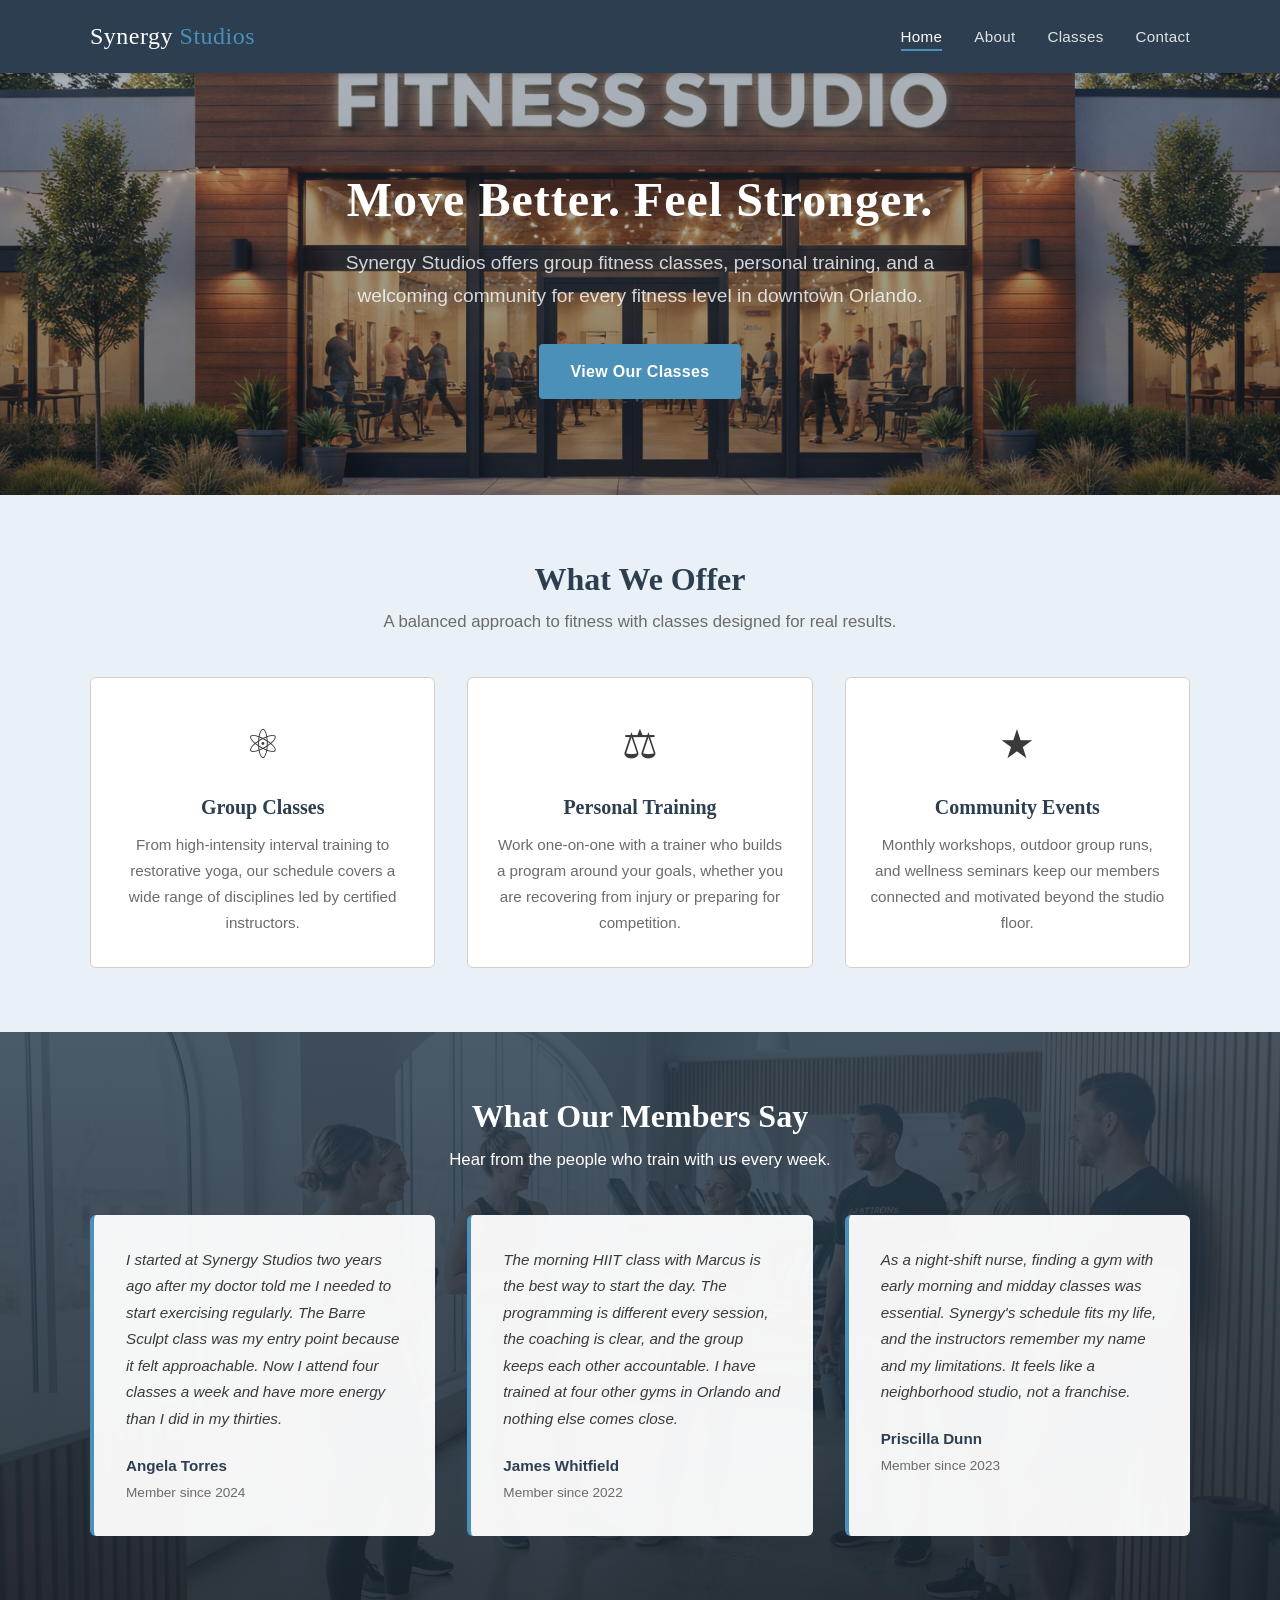
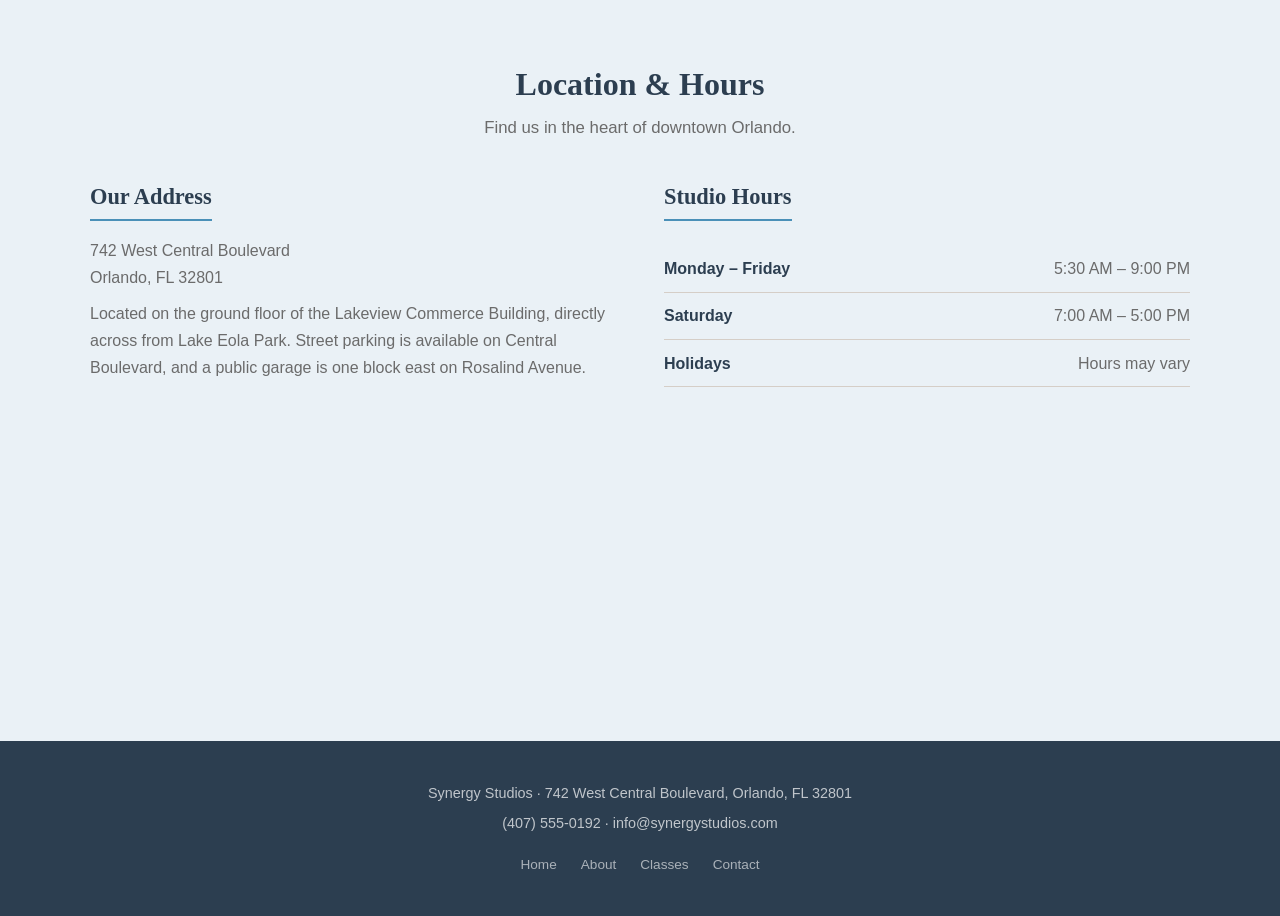
==== index.html @ 1f83831f "Add Synergy Studios fitness website - Home page with hero section, testimonials, and location info -" ====
<!DOCTYPE html>
<html lang="en">
<head>
  <meta charset="UTF-8">
  <meta name="viewport" content="width=device-width, initial-scale=1.0">
  <title>Synergy Studios | Fitness Classes &amp; Training</title>
  <link rel="stylesheet" href="css/styles.css">
</head>
<body>

  <!-- Header -->
  <header class="site-header">
    <div class="container">
      <nav class="nav">
        <a href="index.html" class="nav__logo">Synergy <span>Studios</span></a>
        <button class="nav__toggle" aria-label="Toggle navigation">
          <span class="nav__toggle-bar"></span>
          <span class="nav__toggle-bar"></span>
          <span class="nav__toggle-bar"></span>
        </button>
        <ul class="nav__links">
          <li><a href="index.html" class="active">Home</a></li>
          <li><a href="about.html">About</a></li>
          <li><a href="classes.html">Classes</a></li>
          <li><a href="contact.html">Contact</a></li>
        </ul>
      </nav>
    </div>
  </header>

  <!-- Hero -->
  <section class="hero">
    <div class="container">
      <h1>Move Better. Feel Stronger.</h1>
      <p>Synergy Studios offers group fitness classes, personal training, and a welcoming community for every fitness level in downtown Orlando.</p>
      <a href="classes.html" class="btn btn--primary">View Our Classes</a>
    </div>
  </section>


  <!-- Overview -->
  <section class="section section--alt">
    <div class="container">
      <h2 class="section-title">What We Offer</h2>
      <p class="section-subtitle">A balanced approach to fitness with classes designed for real results.</p>
      <div class="overview-grid">
        <div class="overview-card">
          <div class="overview-card__icon" aria-hidden="true">&#9883;</div>
          <h3>Group Classes</h3>
          <p>From high-intensity interval training to restorative yoga, our schedule covers a wide range of disciplines led by certified instructors.</p>
        </div>
        <div class="overview-card">
          <div class="overview-card__icon" aria-hidden="true">&#9878;</div>
          <h3>Personal Training</h3>
          <p>Work one-on-one with a trainer who builds a program around your goals, whether you are recovering from injury or preparing for competition.</p>
        </div>
        <div class="overview-card">
          <div class="overview-card__icon" aria-hidden="true">&#9733;</div>
          <h3>Community Events</h3>
          <p>Monthly workshops, outdoor group runs, and wellness seminars keep our members connected and motivated beyond the studio floor.</p>
        </div>
      </div>
    </div>
  </section>

  <!-- Testimonials -->
  <section class="section section--testimonials">
    <div class="container">
      <h2 class="section-title">What Our Members Say</h2>
      <p class="section-subtitle">Hear from the people who train with us every week.</p>
      <div class="testimonials-grid">
        <blockquote class="testimonial">
          <p class="testimonial__text">I started at Synergy Studios two years ago after my doctor told me I needed to start exercising regularly. The Barre Sculpt class was my entry point because it felt approachable. Now I attend four classes a week and have more energy than I did in my thirties.</p>
          <footer class="testimonial__author">
            <strong>Angela Torres</strong>
            <span>Member since 2024</span>
          </footer>
        </blockquote>
        <blockquote class="testimonial">
          <p class="testimonial__text">The morning HIIT class with Marcus is the best way to start the day. The programming is different every session, the coaching is clear, and the group keeps each other accountable. I have trained at four other gyms in Orlando and nothing else comes close.</p>
          <footer class="testimonial__author">
            <strong>James Whitfield</strong>
            <span>Member since 2022</span>
          </footer>
        </blockquote>
        <blockquote class="testimonial">
          <p class="testimonial__text">As a night-shift nurse, finding a gym with early morning and midday classes was essential. Synergy's schedule fits my life, and the instructors remember my name and my limitations. It feels like a neighborhood studio, not a franchise.</p>
          <footer class="testimonial__author">
            <strong>Priscilla Dunn</strong>
            <span>Member since 2023</span>
          </footer>
        </blockquote>
      </div>
    </div>
  </section>

  <!-- Location & Hours -->
  <section class="section section--alt">
    <div class="container">
      <h2 class="section-title">Location &amp; Hours</h2>
      <p class="section-subtitle">Find us in the heart of downtown Orlando.</p>
      <div class="info-grid">
        <div class="info-block">
          <h3>Our Address</h3>
          <p>742 West Central Boulevard<br>Orlando, FL 32801</p>
          <p>Located on the ground floor of the Lakeview Commerce Building, directly across from Lake Eola Park. Street parking is available on Central Boulevard, and a public garage is one block east on Rosalind Avenue.</p>
          <iframe class="map-embed" src="https://www.google.com/maps/embed?pb=!1m18!1m12!1m3!1d3507.0!2d-81.385!3d28.541!2m3!1f0!2f0!3f0!3m2!1i1024!2i768!4f13.1!3m3!1m2!1s0x88e77b5a1a0b4b8b%3A0x0!2sW+Central+Blvd%2C+Orlando%2C+FL+32801!5e0!3m2!1sen!2sus!4v1700000000000" allowfullscreen="" loading="lazy" referrerpolicy="no-referrer-when-downgrade" title="Map showing Synergy Studios location on West Central Boulevard in Orlando"></iframe>
        </div>
        <div class="info-block">
          <h3>Studio Hours</h3>
          <table class="hours-table">
            <tr>
              <td>Monday &ndash; Friday</td>
              <td>5:30 AM &ndash; 9:00 PM</td>
            </tr>
            <tr>
              <td>Saturday</td>
              <td>7:00 AM &ndash; 5:00 PM</td>
            </tr>
            <tr>
              <td>Holidays</td>
              <td>Hours may vary</td>
            </tr>
          </table>
        </div>
      </div>
    </div>
  </section>

  <!-- Footer -->
  <footer class="site-footer">
    <div class="container">
      <p>Synergy Studios &middot; 742 West Central Boulevard, Orlando, FL 32801</p>
      <p>(407) 555-0192 &middot; info@synergystudios.com</p>
      <ul class="footer-links">
        <li><a href="index.html">Home</a></li>
        <li><a href="about.html">About</a></li>
        <li><a href="classes.html">Classes</a></li>
        <li><a href="contact.html">Contact</a></li>
      </ul>
    </div>
  </footer>

  <script>
    document.querySelector('.nav__toggle').addEventListener('click', function () {
      document.querySelector('.nav__links').classList.toggle('open');
    });
  </script>

</body>
</html>
---- css/styles.css ----
/* ========================================
   Synergy Studios — Main Stylesheet
   Classical, clean, responsive design
   ======================================== */

/* --- Reset & Base --- */
*,
*::before,
*::after {
  margin: 0;
  padding: 0;
  box-sizing: border-box;
}

:root {
  --color-primary: #2c3e50;
  --color-accent: #4a90b8;
  --color-light: #eaf1f6;
  --color-white: #ffffff;
  --color-text: #3a3a3a;
  --color-text-light: #6b6b6b;
  --color-border: #d5cec7;
  --font-heading: "Georgia", "Times New Roman", serif;
  --font-body: "Segoe UI", "Helvetica Neue", Arial, sans-serif;
  --max-width: 1100px;
}

html {
  scroll-behavior: smooth;
}

body {
  font-family: var(--font-body);
  color: var(--color-text);
  line-height: 1.7;
  background-color: var(--color-white);
}

img {
  max-width: 100%;
  display: block;
}

a {
  color: var(--color-accent);
  text-decoration: none;
  transition: color 0.2s ease;
}

a:hover {
  color: var(--color-primary);
}

h1, h2, h3, h4 {
  font-family: var(--font-heading);
  color: var(--color-primary);
  line-height: 1.3;
}

/* --- Utility --- */
.container {
  width: 90%;
  max-width: var(--max-width);
  margin: 0 auto;
}

.section {
  padding: 4rem 0;
}

.section--alt {
  background-color: var(--color-light);
}

.section-title {
  font-size: 2rem;
  margin-bottom: 0.5rem;
  text-align: center;
}

.section-subtitle {
  text-align: center;
  color: var(--color-text-light);
  margin-bottom: 2.5rem;
  font-size: 1.05rem;
}

/* --- Header & Navigation --- */
.site-header {
  background-color: var(--color-primary);
  padding: 0;
  position: sticky;
  top: 0;
  z-index: 100;
  box-shadow: 0 2px 6px rgba(0, 0, 0, 0.15);
}

.nav {
  display: flex;
  align-items: center;
  justify-content: space-between;
  padding: 1rem 0;
}

.nav__logo {
  font-family: var(--font-heading);
  font-size: 1.5rem;
  color: var(--color-white);
  letter-spacing: 0.5px;
}

.nav__logo span {
  color: var(--color-accent);
}

.nav__toggle {
  display: none;
  background: none;
  border: none;
  cursor: pointer;
  padding: 0.25rem;
}

.nav__toggle-bar {
  display: block;
  width: 26px;
  height: 3px;
  margin: 5px 0;
  background-color: var(--color-white);
  border-radius: 2px;
  transition: transform 0.3s ease, opacity 0.3s ease;
}

.nav__links {
  list-style: none;
  display: flex;
  gap: 2rem;
}

.nav__links a {
  color: rgba(255, 255, 255, 0.85);
  font-size: 0.95rem;
  letter-spacing: 0.3px;
  padding: 0.25rem 0;
  border-bottom: 2px solid transparent;
  transition: color 0.2s ease, border-color 0.2s ease;
}

.nav__links a:hover,
.nav__links a.active {
  color: var(--color-white);
  border-bottom-color: var(--color-accent);
}

/* --- Hero Section --- */
.hero {
  background: linear-gradient(rgba(44, 62, 80, 0.4), rgba(26, 37, 47, 0.5)),
              url('../img/hero.jpg') center/cover no-repeat;
  color: var(--color-white);
  text-align: center;
  padding: 6rem 0;
}

.hero h1 {
  font-size: 3rem;
  color: var(--color-white);
  margin-bottom: 1rem;
  letter-spacing: 1px;
}

.hero p {
  font-size: 1.2rem;
  color: rgba(255, 255, 255, 0.8);
  max-width: 600px;
  margin: 0 auto 2rem;
}

.btn {
  display: inline-block;
  padding: 0.85rem 2rem;
  border-radius: 4px;
  font-size: 1rem;
  font-weight: 600;
  letter-spacing: 0.3px;
  cursor: pointer;
  transition: background-color 0.2s ease, transform 0.15s ease;
  border: none;
}

.btn:hover {
  transform: translateY(-1px);
}

.btn--primary {
  background-color: var(--color-accent);
  color: var(--color-white);
}

.btn--primary:hover {
  background-color: #3a7a9e;
  color: var(--color-white);
}

.btn--outline {
  background-color: transparent;
  color: var(--color-accent);
  border: 2px solid var(--color-accent);
}

.btn--outline:hover {
  background-color: var(--color-accent);
  color: var(--color-white);
}

/* --- Studio Photo --- */
.studio-photo {
  width: 100%;
  max-height: 480px;
  object-fit: cover;
  border-radius: 6px;
  box-shadow: 0 4px 12px rgba(0, 0, 0, 0.1);
}

/* --- Map Embed --- */
.map-embed {
  width: 100%;
  height: 260px;
  border: none;
  border-radius: 6px;
  margin-top: 1.25rem;
}

.about-photo {
  margin: 2rem 0;
}

/* --- Overview Cards --- */
.overview-grid {
  display: grid;
  grid-template-columns: repeat(3, 1fr);
  gap: 2rem;
}

.overview-card {
  text-align: center;
  padding: 2rem 1.5rem;
  border: 1px solid var(--color-border);
  border-radius: 6px;
  background-color: var(--color-white);
}

.overview-card__icon {
  font-size: 2.5rem;
  margin-bottom: 1rem;
}

.overview-card h3 {
  font-size: 1.25rem;
  margin-bottom: 0.75rem;
}

.overview-card p {
  color: var(--color-text-light);
  font-size: 0.95rem;
}

/* --- Testimonials --- */
.testimonials-grid {
  display: grid;
  grid-template-columns: repeat(3, 1fr);
  gap: 2rem;
}

.testimonial {
  background-color: var(--color-light);
  border-radius: 6px;
  padding: 2rem;
  border-left: 4px solid var(--color-accent);
}

.testimonial__text {
  font-style: italic;
  color: var(--color-text);
  font-size: 0.95rem;
  margin-bottom: 1.25rem;
  line-height: 1.75;
}

.testimonial__author {
  display: flex;
  flex-direction: column;
  gap: 0.15rem;
}

.testimonial__author strong {
  color: var(--color-primary);
  font-size: 0.95rem;
}

.testimonial__author span {
  color: var(--color-text-light);
  font-size: 0.85rem;
}

.section--testimonials {
  background: linear-gradient(rgba(44, 62, 80, 0.85), rgba(26, 37, 47, 0.9)),
              url('../img/background.jpg') center/cover no-repeat;
}

.section--testimonials .section-title,
.section--testimonials .section-subtitle {
  color: var(--color-white);
}

.section--testimonials .testimonial {
  background-color: rgba(255, 255, 255, 0.95);
}

/* --- Info Grid (Location & Hours) --- */
.info-grid {
  display: grid;
  grid-template-columns: 1fr 1fr;
  gap: 3rem;
  align-items: start;
}

.info-block h3 {
  font-size: 1.4rem;
  margin-bottom: 1rem;
  padding-bottom: 0.5rem;
  border-bottom: 2px solid var(--color-accent);
  display: inline-block;
}

.info-block p {
  margin-bottom: 0.5rem;
  color: var(--color-text-light);
}

.hours-table {
  width: 100%;
  border-collapse: collapse;
  margin-top: 0.5rem;
}

.hours-table td {
  padding: 0.6rem 0;
  border-bottom: 1px solid var(--color-border);
}

.hours-table td:first-child {
  font-weight: 600;
  color: var(--color-primary);
}

.hours-table td:last-child {
  text-align: right;
  color: var(--color-text-light);
}

/* --- About Page --- */
.about-intro {
  display: grid;
  grid-template-columns: 1fr 1fr;
  gap: 3rem;
  align-items: center;
  margin-bottom: 3rem;
}

.about-founders {
  width: 100%;
  border-radius: 6px;
  box-shadow: 0 4px 12px rgba(0, 0, 0, 0.1);
}

.about-intro__text h2 {
  font-size: 1.75rem;
  margin-bottom: 1rem;
}

.about-intro__text p {
  margin-bottom: 1.25rem;
  color: var(--color-text);
}

.about-content {
  max-width: 780px;
  margin: 0 auto;
}

.about-content h2 {
  font-size: 1.75rem;
  margin: 2rem 0 1rem;
}

.about-content p {
  margin-bottom: 1.25rem;
  color: var(--color-text);
}

.values-grid {
  display: grid;
  grid-template-columns: repeat(3, 1fr);
  gap: 2rem;
  margin-top: 1rem;
}

.value-item {
  text-align: center;
  padding: 1.5rem;
}

.value-item h3 {
  font-size: 1.15rem;
  margin-bottom: 0.5rem;
}

.value-item p {
  color: var(--color-text-light);
  font-size: 0.95rem;
}

/* --- Classes Page --- */
.class-list {
  display: grid;
  grid-template-columns: repeat(2, 1fr);
  gap: 2rem;
}

.class-card {
  border: 1px solid var(--color-border);
  border-radius: 6px;
  overflow: hidden;
  background-color: var(--color-white);
}

.class-card__body {
  padding: 1.5rem;
}

.class-card__tag {
  display: inline-block;
  font-size: 0.8rem;
  font-weight: 600;
  text-transform: uppercase;
  letter-spacing: 0.5px;
  padding: 0.2rem 0.65rem;
  border-radius: 3px;
  margin-bottom: 0.75rem;
  background-color: var(--color-light);
  color: var(--color-accent);
}

.class-card h3 {
  font-size: 1.3rem;
  margin-bottom: 0.5rem;
}

.class-card p {
  color: var(--color-text-light);
  font-size: 0.95rem;
  margin-bottom: 0.75rem;
}

.class-card__detail {
  font-size: 0.9rem;
  color: var(--color-primary);
  font-weight: 600;
}

/* Schedule Table */
.schedule-table {
  width: 100%;
  border-collapse: collapse;
  margin-top: 1rem;
}

.schedule-table th {
  background-color: var(--color-primary);
  color: var(--color-white);
  padding: 0.85rem 1rem;
  text-align: left;
  font-family: var(--font-heading);
  font-weight: normal;
  font-size: 0.95rem;
}

.schedule-table td {
  padding: 0.75rem 1rem;
  border-bottom: 1px solid var(--color-border);
  font-size: 0.95rem;
}

.schedule-table tbody tr:hover {
  background-color: var(--color-light);
}

/* --- Contact Page --- */
.contact-grid {
  display: grid;
  grid-template-columns: 1fr 1fr;
  gap: 3rem;
  align-items: start;
}

.form-group {
  margin-bottom: 1.25rem;
}

.form-group label {
  display: block;
  font-weight: 600;
  margin-bottom: 0.4rem;
  color: var(--color-primary);
  font-size: 0.95rem;
}

.form-group input,
.form-group select,
.form-group textarea {
  width: 100%;
  padding: 0.7rem 0.85rem;
  border: 1px solid var(--color-border);
  border-radius: 4px;
  font-family: var(--font-body);
  font-size: 0.95rem;
  color: var(--color-text);
  background-color: var(--color-white);
  transition: border-color 0.2s ease;
}

.form-group input:focus,
.form-group select:focus,
.form-group textarea:focus {
  outline: none;
  border-color: var(--color-accent);
  box-shadow: 0 0 0 3px rgba(192, 149, 108, 0.15);
}

.form-group textarea {
  resize: vertical;
  min-height: 120px;
}

.contact-info h3 {
  font-size: 1.3rem;
  margin-bottom: 1rem;
}

.contact-info p {
  margin-bottom: 0.6rem;
  color: var(--color-text-light);
}

.contact-info strong {
  color: var(--color-primary);
}

.contact-methods {
  margin-top: 1.5rem;
}

.contact-method {
  margin-bottom: 1.25rem;
}

.contact-method h4 {
  font-size: 1rem;
  margin-bottom: 0.25rem;
}

/* --- Footer --- */
.site-footer {
  background-color: var(--color-primary);
  color: rgba(255, 255, 255, 0.7);
  padding: 2.5rem 0;
  text-align: center;
  font-size: 0.9rem;
}

.site-footer p {
  margin-bottom: 0.35rem;
}

.footer-links {
  list-style: none;
  display: flex;
  justify-content: center;
  gap: 1.5rem;
  margin-top: 1rem;
}

.footer-links a {
  color: rgba(255, 255, 255, 0.6);
  font-size: 0.85rem;
}

.footer-links a:hover {
  color: var(--color-accent);
}

/* --- Responsive Design --- */
@media (max-width: 768px) {
  .nav__toggle {
    display: block;
  }

  .nav__links {
    display: none;
    flex-direction: column;
    position: absolute;
    top: 100%;
    left: 0;
    right: 0;
    background-color: var(--color-primary);
    padding: 1rem 5%;
    gap: 0;
    box-shadow: 0 4px 8px rgba(0, 0, 0, 0.2);
  }

  .nav__links.open {
    display: flex;
  }

  .nav__links li {
    padding: 0.6rem 0;
    border-bottom: 1px solid rgba(255, 255, 255, 0.1);
  }

  .nav__links li:last-child {
    border-bottom: none;
  }

  .site-header .container {
    position: relative;
  }

  .hero {
    padding: 4rem 0;
  }

  .hero h1 {
    font-size: 2.2rem;
  }

  .hero p {
    font-size: 1.05rem;
  }

  .overview-grid {
    grid-template-columns: 1fr;
    gap: 1.25rem;
  }

  .testimonials-grid {
    grid-template-columns: 1fr;
    gap: 1.25rem;
  }

  .info-grid {
    grid-template-columns: 1fr;
    gap: 2rem;
  }

  .values-grid {
    grid-template-columns: 1fr;
    gap: 1.25rem;
  }

  .about-intro {
    grid-template-columns: 1fr;
    gap: 2rem;
  }

  .class-list {
    grid-template-columns: 1fr;
  }

  .schedule-table {
    display: block;
    overflow-x: auto;
  }

  .contact-grid {
    grid-template-columns: 1fr;
    gap: 2rem;
  }

  .section {
    padding: 3rem 0;
  }

  .section-title {
    font-size: 1.65rem;
  }

  .footer-links {
    flex-direction: column;
    gap: 0.5rem;
  }
}

@media (max-width: 480px) {
  .hero h1 {
    font-size: 1.8rem;
  }

  .btn {
    padding: 0.75rem 1.5rem;
    font-size: 0.9rem;
  }
}
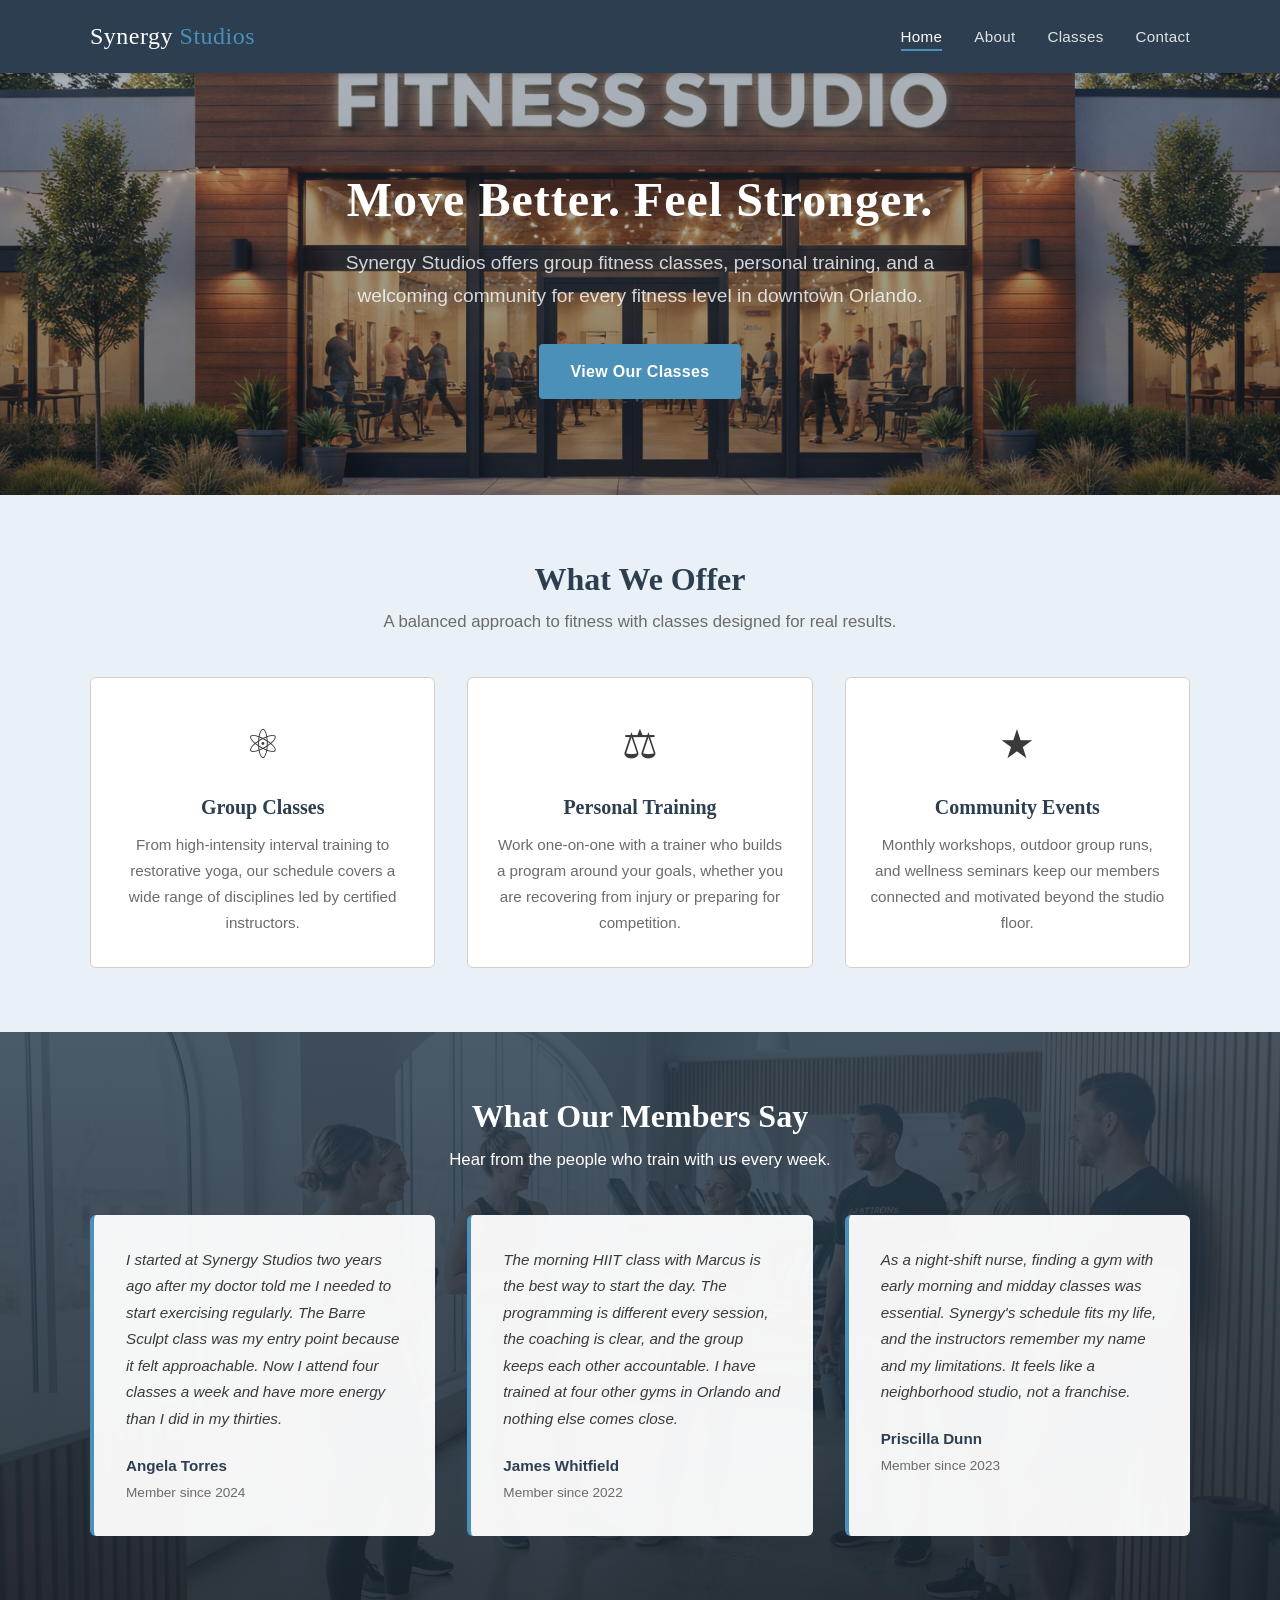
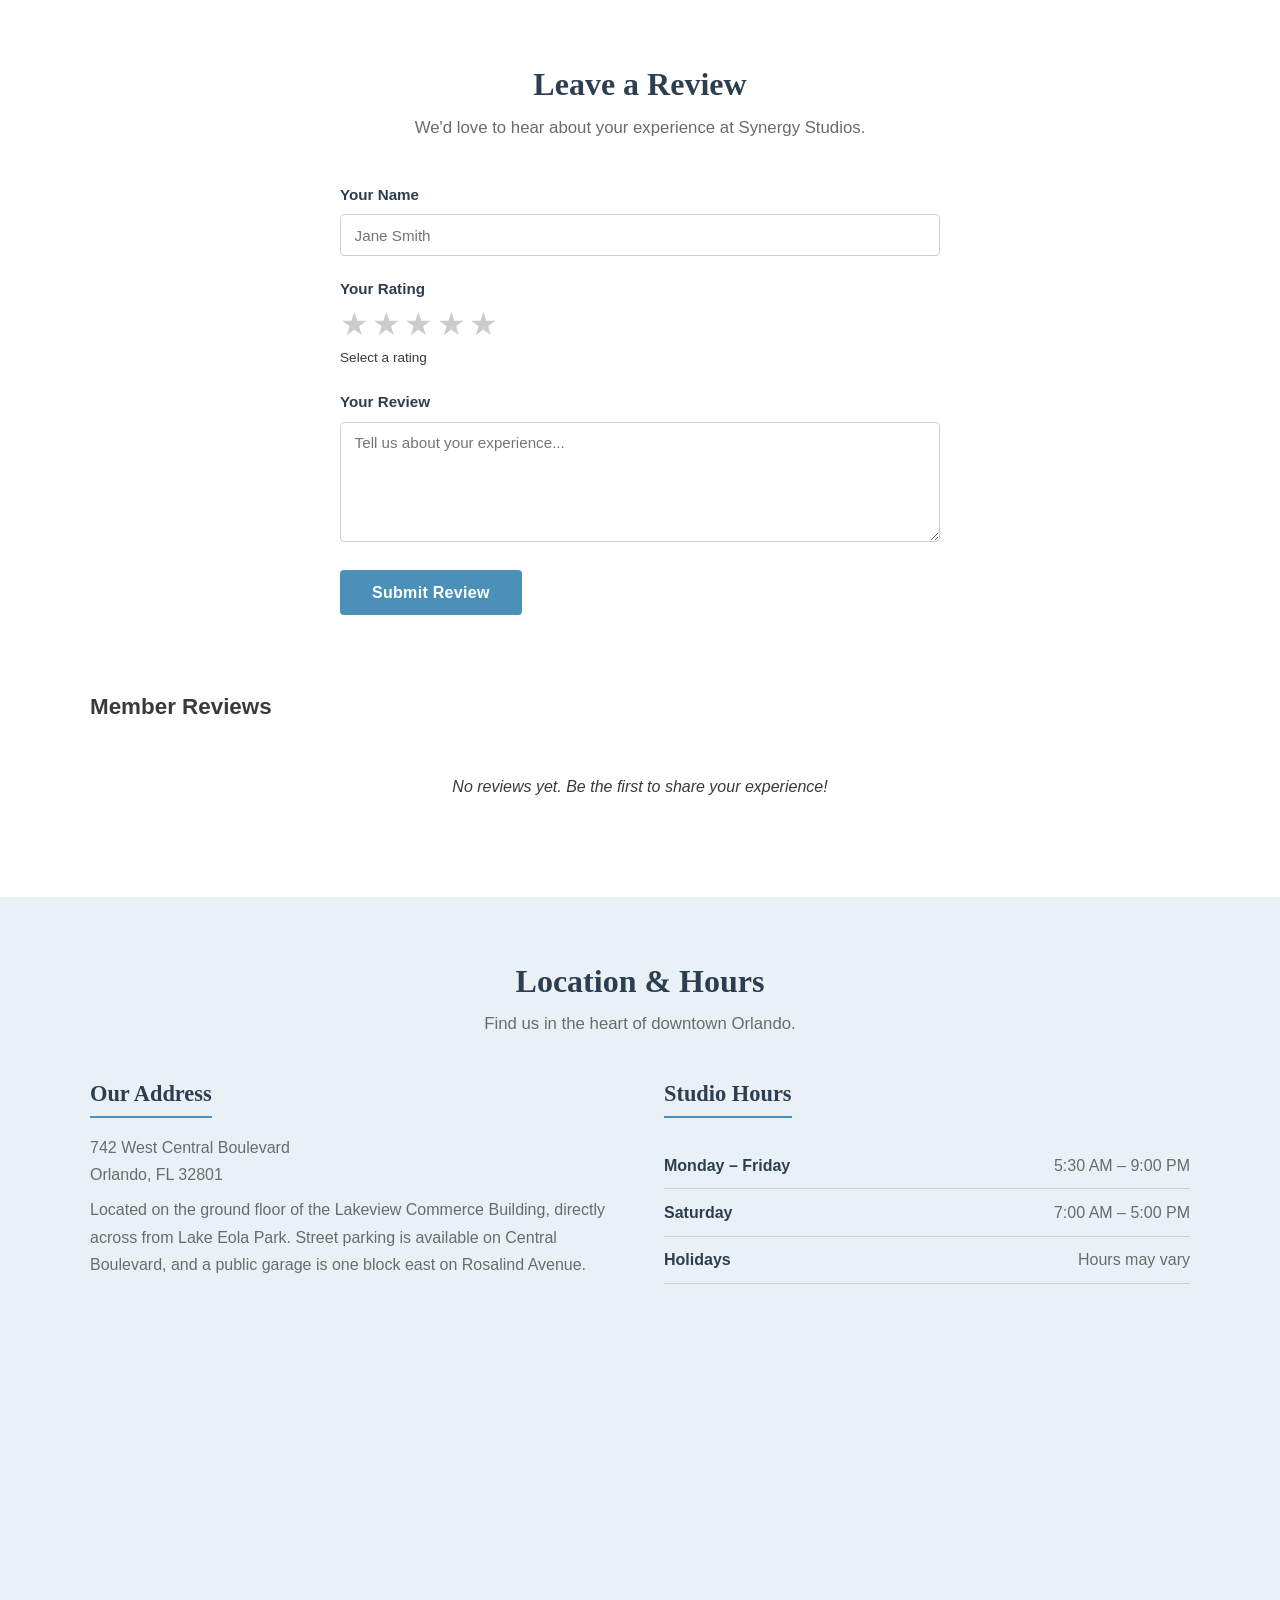
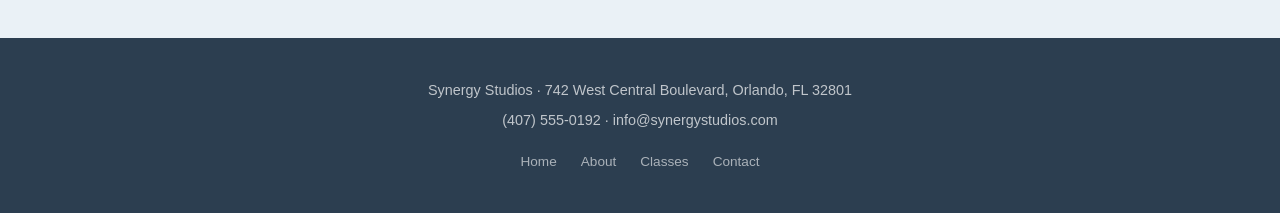
==== commit 891382d6: "Add customer review feature with star rating Adds a Leave a Review section to index.html with a 5-st" ====
--- a/index.html
+++ b/index.html
@@ -94,6 +94,48 @@
     </div>
   </section>
 
+  <!-- Leave a Review -->
+  <section class="section" id="reviews">
+    <div class="container">
+      <h2 class="section-title">Leave a Review</h2>
+      <p class="section-subtitle">We'd love to hear about your experience at Synergy Studios.</p>
+
+      <form class="review-form" id="review-form" novalidate>
+        <div class="form-group">
+          <label for="reviewer-name">Your Name</label>
+          <input type="text" id="reviewer-name" name="name" placeholder="Jane Smith" required>
+        </div>
+
+        <div class="form-group">
+          <label>Your Rating</label>
+          <div class="star-rating" id="star-rating" role="group" aria-label="Select a star rating">
+            <span class="star" data-value="1" role="button" tabindex="0" aria-label="1 star">&#9733;</span>
+            <span class="star" data-value="2" role="button" tabindex="0" aria-label="2 stars">&#9733;</span>
+            <span class="star" data-value="3" role="button" tabindex="0" aria-label="3 stars">&#9733;</span>
+            <span class="star" data-value="4" role="button" tabindex="0" aria-label="4 stars">&#9733;</span>
+            <span class="star" data-value="5" role="button" tabindex="0" aria-label="5 stars">&#9733;</span>
+          </div>
+          <input type="hidden" id="rating-value" name="rating" value="0">
+          <span class="star-rating__message" id="rating-message">Select a rating</span>
+        </div>
+
+        <div class="form-group">
+          <label for="review-text">Your Review</label>
+          <textarea id="review-text" name="review" rows="5" placeholder="Tell us about your experience..."></textarea>
+        </div>
+
+        <button type="submit" class="btn btn--primary">Submit Review</button>
+        <p class="review-form__status" id="review-status" aria-live="polite"></p>
+      </form>
+
+      <div class="reviews-display" id="reviews-display">
+        <h3 class="reviews-display__heading">Member Reviews</h3>
+        <div class="reviews-grid" id="reviews-grid"></div>
+        <p class="reviews-display__empty" id="reviews-empty">No reviews yet. Be the first to share your experience!</p>
+      </div>
+    </div>
+  </section>
+
   <!-- Location & Hours -->
   <section class="section section--alt">
     <div class="container">
@@ -145,6 +187,152 @@
     document.querySelector('.nav__toggle').addEventListener('click', function () {
       document.querySelector('.nav__links').classList.toggle('open');
     });
+
+    // ===========================
+    // Review Feature
+    // ===========================
+    (function () {
+      var stars = document.querySelectorAll('.star');
+      var ratingInput = document.getElementById('rating-value');
+      var ratingMessage = document.getElementById('rating-message');
+      var form = document.getElementById('review-form');
+      var statusEl = document.getElementById('review-status');
+      var reviewsGrid = document.getElementById('reviews-grid');
+      var reviewsEmpty = document.getElementById('reviews-empty');
+      var ratingLabels = ['', 'Poor', 'Fair', 'Good', 'Very Good', 'Excellent'];
+      var selectedRating = 0;
+
+      // --- Star hover and click ---
+      stars.forEach(function (star) {
+        star.addEventListener('mouseenter', function () {
+          var val = parseInt(this.dataset.value);
+          highlightStars(val);
+          ratingMessage.textContent = ratingLabels[val];
+        });
+
+        star.addEventListener('mouseleave', function () {
+          highlightStars(selectedRating);
+          ratingMessage.textContent = selectedRating ? ratingLabels[selectedRating] : 'Select a rating';
+        });
+
+        star.addEventListener('click', function () {
+          selectedRating = parseInt(this.dataset.value);
+          ratingInput.value = selectedRating;
+          highlightStars(selectedRating);
+          ratingMessage.textContent = ratingLabels[selectedRating];
+        });
+
+        // Keyboard accessibility
+        star.addEventListener('keydown', function (e) {
+          if (e.key === 'Enter' || e.key === ' ') {
+            e.preventDefault();
+            selectedRating = parseInt(this.dataset.value);
+            ratingInput.value = selectedRating;
+            highlightStars(selectedRating);
+            ratingMessage.textContent = ratingLabels[selectedRating];
+          }
+        });
+      });
+
+      function highlightStars(count) {
+        stars.forEach(function (s) {
+          s.classList.toggle('star--selected', parseInt(s.dataset.value) <= count);
+        });
+      }
+
+      // --- Form submission ---
+      form.addEventListener('submit', function (e) {
+        e.preventDefault();
+        var name = document.getElementById('reviewer-name').value.trim();
+        var rating = parseInt(ratingInput.value);
+        var text = document.getElementById('review-text').value.trim();
+
+        if (!name) {
+          showStatus('Please enter your name.', false);
+          return;
+        }
+        if (!rating || rating < 1) {
+          showStatus('Please select a star rating.', false);
+          return;
+        }
+        if (!text) {
+          showStatus('Please write your review.', false);
+          return;
+        }
+
+        var review = {
+          name: name,
+          rating: rating,
+          text: text,
+          date: new Date().toLocaleDateString('en-US', { year: 'numeric', month: 'long', day: 'numeric' })
+        };
+
+        // Save and render
+        var reviews = loadReviews();
+        reviews.unshift(review);
+        localStorage.setItem('synergyReviews', JSON.stringify(reviews));
+        renderReviews(reviews);
+
+        // Reset form state
+        form.reset();
+        selectedRating = 0;
+        ratingInput.value = 0;
+        highlightStars(0);
+        ratingMessage.textContent = 'Select a rating';
+        showStatus('Thank you for your review!', true);
+      });
+
+      function showStatus(msg, success) {
+        statusEl.textContent = msg;
+        statusEl.className = 'review-form__status ' + (success ? 'review-form__status--success' : 'review-form__status--error');
+        setTimeout(function () {
+          statusEl.textContent = '';
+          statusEl.className = 'review-form__status';
+        }, 4000);
+      }
+
+      // --- localStorage helpers ---
+      function loadReviews() {
+        try {
+          return JSON.parse(localStorage.getItem('synergyReviews')) || [];
+        } catch (err) {
+          return [];
+        }
+      }
+
+      // --- Render review cards ---
+      function renderReviews(reviews) {
+        reviewsGrid.innerHTML = '';
+        if (reviews.length === 0) {
+          reviewsEmpty.style.display = 'block';
+          return;
+        }
+        reviewsEmpty.style.display = 'none';
+        reviews.forEach(function (review) {
+          var filledStars = '\u2605'.repeat(review.rating);
+          var emptyStars = '\u2606'.repeat(5 - review.rating);
+          var card = document.createElement('div');
+          card.className = 'review-card';
+          card.innerHTML =
+            '<div class="review-card__stars">' + filledStars + emptyStars + '</div>' +
+            '<p class="review-card__text">' + escapeHtml(review.text) + '</p>' +
+            '<p class="review-card__author">' + escapeHtml(review.name) + ' &middot; ' + review.date + '</p>';
+          reviewsGrid.appendChild(card);
+        });
+      }
+
+      function escapeHtml(str) {
+        return str
+          .replace(/&/g, '&amp;')
+          .replace(/</g, '&lt;')
+          .replace(/>/g, '&gt;')
+          .replace(/"/g, '&quot;')
+          .replace(/'/g, '&#39;');
+      }
+
+      // Load saved reviews on page load
+      renderReviews(loadReviews());
+    })();
   </script>
 
 </body>
--- a/css/styles.css
+++ b/css/styles.css
@@ -600,6 +600,111 @@
 }
 
 /* --- Responsive Design --- */
+/* ===========================
+   Review Section
+   =========================== */
+
+.review-form {
+  max-width: 600px;
+  margin: 0 auto 3rem;
+}
+
+.star-rating {
+  display: flex;
+  gap: 0.2rem;
+  margin-bottom: 0.4rem;
+}
+
+.star {
+  font-size: 2rem;
+  color: #ccc;
+  cursor: pointer;
+  transition: color 0.15s ease, transform 0.12s ease;
+  line-height: 1;
+  user-select: none;
+}
+
+.star--selected,
+.star--hovered {
+  color: #f5a623;
+  transform: scale(1.15);
+}
+
+.star-rating__message {
+  display: block;
+  font-size: 0.85rem;
+  color: var(--text-light);
+  margin-bottom: 0.25rem;
+}
+
+.review-form__status {
+  margin-top: 0.75rem;
+  font-size: 0.9rem;
+  font-weight: 600;
+  min-height: 1.2em;
+}
+
+.review-form__status--success {
+  color: #2e7d32;
+}
+
+.review-form__status--error {
+  color: #c0392b;
+}
+
+/* Reviews Display */
+
+.reviews-display {
+  margin-top: 1rem;
+}
+
+.reviews-display__heading {
+  font-size: 1.4rem;
+  margin-bottom: 1.25rem;
+  color: var(--primary);
+  font-family: var(--font-serif);
+}
+
+.reviews-grid {
+  display: grid;
+  grid-template-columns: repeat(3, 1fr);
+  gap: 1.5rem;
+}
+
+.review-card {
+  background: var(--light);
+  border: 1px solid var(--border);
+  border-radius: 6px;
+  padding: 1.25rem 1.5rem;
+}
+
+.review-card__stars {
+  color: #f5a623;
+  font-size: 1.15rem;
+  letter-spacing: 0.05em;
+  margin-bottom: 0.5rem;
+}
+
+.review-card__text {
+  font-size: 0.95rem;
+  color: var(--text);
+  line-height: 1.65;
+  margin-bottom: 0.75rem;
+}
+
+.review-card__author {
+  font-size: 0.85rem;
+  font-weight: 600;
+  color: var(--text-light);
+}
+
+.reviews-display__empty {
+  color: var(--text-light);
+  font-style: italic;
+  text-align: center;
+  padding: 2rem 0;
+}
+
 @media (max-width: 768px) {
   .nav__toggle {
     display: block;
@@ -698,6 +803,10 @@
     flex-direction: column;
     gap: 0.5rem;
   }
+
+  .reviews-grid {
+    grid-template-columns: 1fr;
+  }
 }
 
 @media (max-width: 480px) {
